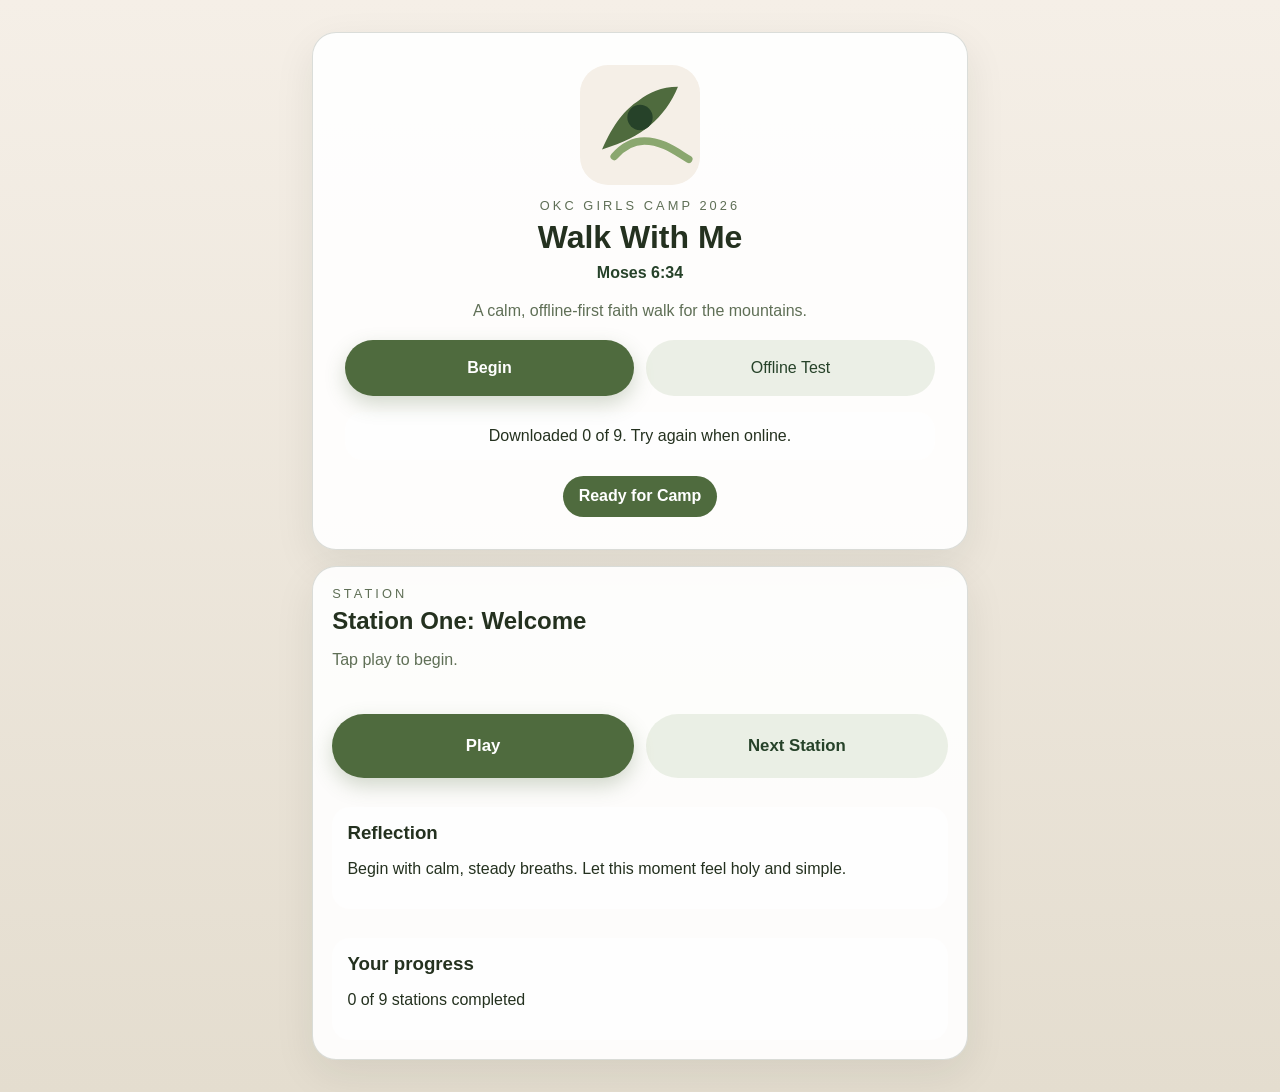
==== docs/index.html @ 6978c475 "Trial 1" ====
<!DOCTYPE html>
<html lang="en">
  <head>
    <meta charset="UTF-8" />
    <meta name="viewport" content="width=device-width, initial-scale=1.0, viewport-fit=cover" />
    <meta name="theme-color" content="#5f7c4c" />
    <meta name="apple-mobile-web-app-capable" content="yes" />
    <meta name="apple-mobile-web-app-status-bar-style" content="default" />
    <meta name="apple-mobile-web-app-title" content="Walk With Me" />
    <meta name="description" content="OKC Girls Camp 2026 faith walk audio experience" />
    <title>Walk With Me</title>
    <link rel="manifest" href="./manifest.json" />
    <link rel="stylesheet" href="./css/styles.css" />
    <link rel="icon" href="./icons/icon-192.svg" type="image/svg+xml" />
    <link rel="apple-touch-icon" href="./icons/icon-192.svg" />
  </head>
  <body>
    <main class="app-shell">
      <section class="hero card" aria-labelledby="home-title">
        <div class="logo-wrap" aria-hidden="true">
          <img src="./icons/icon-512.svg" alt="" class="logo" />
        </div>
        <p class="eyebrow">OKC Girls Camp 2026</p>
        <h1 id="home-title">Walk With Me</h1>
        <p class="scripture">Moses 6:34</p>
        <p class="hero-copy">A calm, offline-first faith walk for the mountains.</p>
        <div class="button-row">
          <button id="beginButton" class="button primary" type="button">Begin</button>
          <a href="./offline.html" class="button secondary">Offline Test</a>
        </div>
        <div id="downloadStatus" class="status-card" role="status" aria-live="polite">
          Preparing your camp experience...
        </div>
        <div id="readyBadge" class="ready-badge" hidden>Ready for Camp</div>
      </section>

      <section id="walkSection" class="card walk-card" hidden>
        <div class="walk-header">
          <p class="eyebrow">Station</p>
          <h2 id="stationTitle">Station 1</h2>
          <p id="stationStatus" class="station-status">Tap play to begin.</p>
        </div>

        <audio id="stationAudio" preload="auto" playsinline></audio>

        <div class="button-stack">
          <button id="playButton" class="button primary large" type="button">Play</button>
          <button id="nextButton" class="button secondary large" type="button">Next Station</button>
        </div>

        <div class="reflection-card">
          <h3>Reflection</h3>
          <p id="reflectionText">Take a breath and listen for peace.</p>
        </div>

        <div class="progress-card">
          <h3>Your progress</h3>
          <p id="progressText">0 of 9 stations completed</p>
          <ul id="completedList" class="completed-list"></ul>
        </div>
      </section>
    </main>

    <script src="./js/app.js"></script>
  </body>
</html>
---- docs/css/styles.css ----
:root {
  color-scheme: light;
  --bg: #f5efe7;
  --bg-accent: #e4ddcf;
  --panel: rgba(255, 255, 255, 0.9);
  --text: #24311f;
  --muted: #5f6f56;
  --primary: #4f6b3e;
  --primary-dark: #264229;
  --accent: #8aa76f;
  --border: rgba(36, 49, 31, 0.16);
  font-family: -apple-system, BlinkMacSystemFont, "Segoe UI", sans-serif;
}

* { box-sizing: border-box; }
body {
  margin: 0;
  background: linear-gradient(180deg, var(--bg) 0%, var(--bg-accent) 100%);
  color: var(--text);
  min-height: 100vh;
}

img { max-width: 100%; display: block; }
a { color: inherit; }
button, a.button { font: inherit; }

.app-shell {
  max-width: 720px;
  margin: 0 auto;
  padding: 1rem;
  display: grid;
  gap: 1rem;
}

.card {
  background: var(--panel);
  border: 1px solid var(--border);
  border-radius: 24px;
  box-shadow: 0 14px 40px rgba(31, 43, 27, 0.08);
  padding: 1.2rem;
}

.hero { text-align: center; }
.logo-wrap { display: flex; justify-content: center; margin-bottom: 0.8rem; }
.logo { width: 120px; height: 120px; border-radius: 28px; }
.eyebrow { text-transform: uppercase; letter-spacing: 0.24em; font-size: 0.8rem; color: var(--muted); margin: 0 0 0.4rem; }
h1, h2, h3 { margin: 0 0 0.5rem; }
h1 { font-size: 2rem; }
.scripture { font-weight: 700; color: var(--primary-dark); margin: 0.25rem 0 0; }
.hero-copy { color: var(--muted); line-height: 1.6; }
.button-row, .button-stack { display: grid; gap: 0.75rem; margin-top: 1rem; }
.button {
  display: inline-flex;
  justify-content: center;
  align-items: center;
  border: none;
  border-radius: 999px;
  padding: 1rem 1.25rem;
  text-decoration: none;
  font-weight: 700;
  min-height: 56px;
  cursor: pointer;
  transition: transform 0.2s ease, box-shadow 0.2s ease;
}
.button:active { transform: scale(0.98); }
.button.primary { background: var(--primary); color: white; box-shadow: 0 8px 20px rgba(79, 107, 62, 0.25); }
.button.secondary { background: rgba(138, 167, 111, 0.16); color: var(--primary-dark); }
.button.large { min-height: 64px; font-size: 1.05rem; }
.status-card, .reflection-card, .progress-card { background: rgba(255,255,255,0.72); border-radius: 18px; padding: 0.95rem; margin-top: 1rem; }
.ready-badge {
  display: inline-flex;
  margin-top: 1rem;
  padding: 0.7rem 1rem;
  border-radius: 999px;
  background: var(--primary);
  color: white;
  font-weight: 700;
}
.walk-card { display: grid; gap: 0.8rem; }
.station-status { color: var(--muted); }
.completed-list { list-style: none; padding: 0; margin: 0.4rem 0 0; display: grid; gap: 0.35rem; }
.completed-list li { background: rgba(138, 167, 111, 0.16); border-radius: 999px; padding: 0.45rem 0.7rem; color: var(--primary-dark); }

@media (min-width: 700px) {
  .app-shell { padding: 2rem; }
  .button-row { grid-template-columns: 1fr 1fr; }
  .button-stack { grid-template-columns: 1fr 1fr; }
  .hero { padding: 2rem; }
}
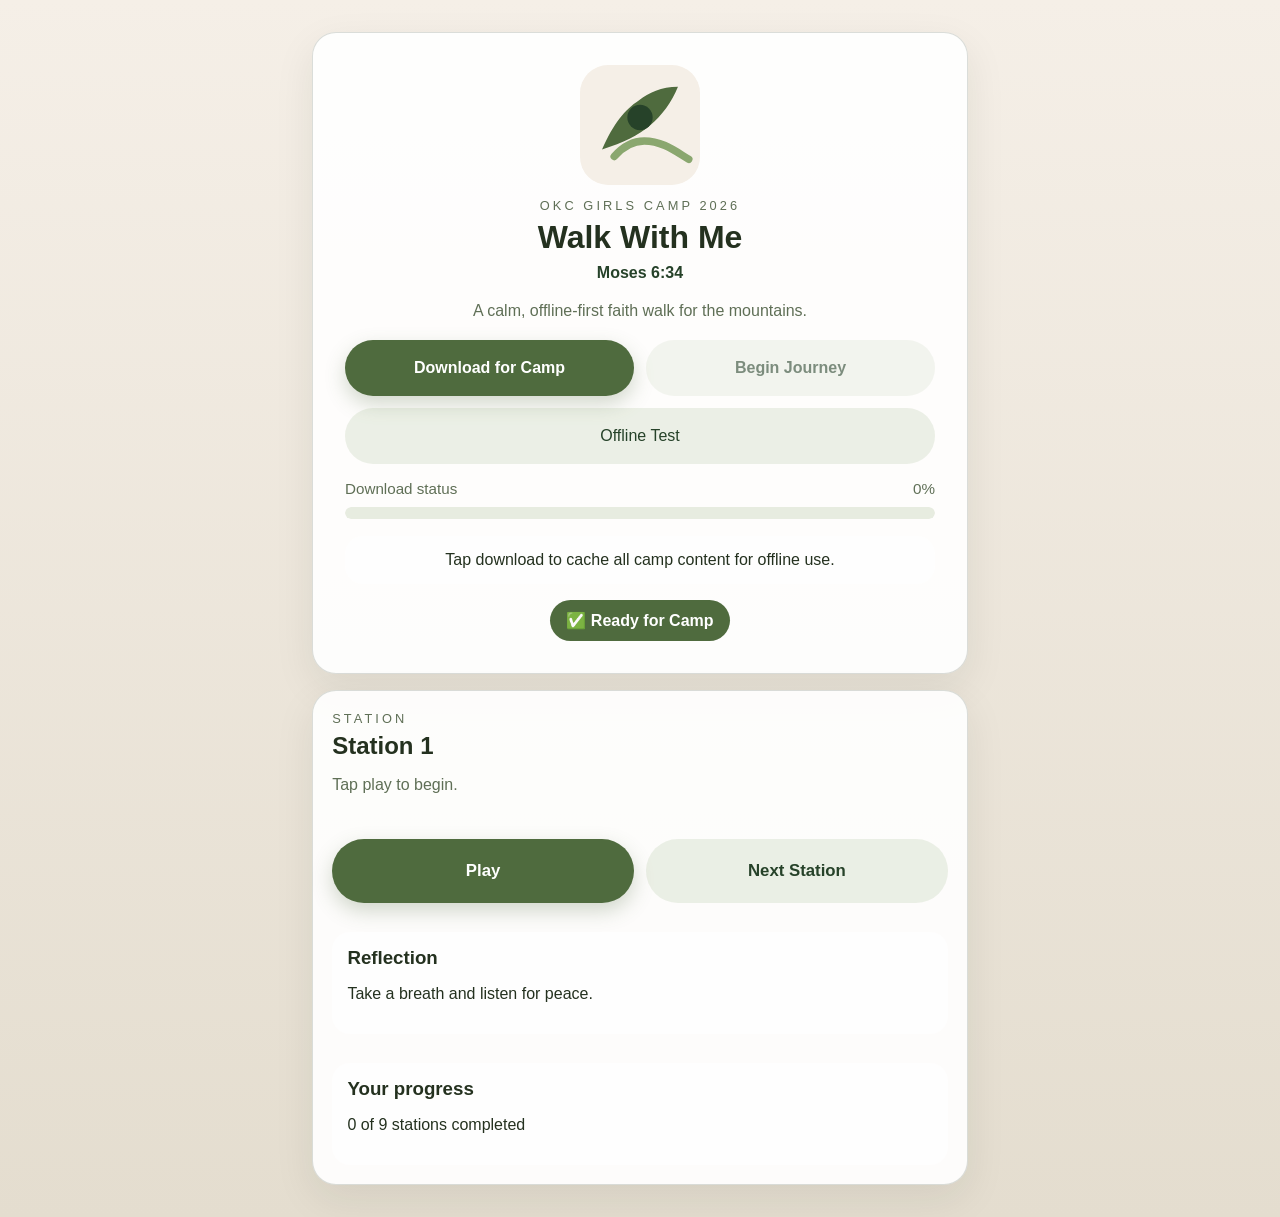
==== commit 6dca6964: "Trial 2" ====
--- a/docs/index.html
+++ b/docs/index.html
@@ -24,14 +24,25 @@
         <h1 id="home-title">Walk With Me</h1>
         <p class="scripture">Moses 6:34</p>
         <p class="hero-copy">A calm, offline-first faith walk for the mountains.</p>
+
         <div class="button-row">
-          <button id="beginButton" class="button primary" type="button">Begin</button>
-          <a href="./offline.html" class="button secondary">Offline Test</a>
+          <button id="downloadButton" class="button primary" type="button">Download for Camp</button>
+          <button id="beginJourneyButton" class="button secondary" type="button" disabled>Begin Journey</button>
         </div>
+        <a href="./offline.html" class="button secondary wide">Offline Test</a>
+
+        <div class="progress-shell" aria-live="polite">
+          <div class="progress-meta">
+            <span id="progressLabel">Download status</span>
+            <span id="progressValue">0%</span>
+          </div>
+          <progress id="downloadProgress" max="100" value="0"></progress>
+        </div>
+
         <div id="downloadStatus" class="status-card" role="status" aria-live="polite">
-          Preparing your camp experience...
+          Tap download to cache all camp content for offline use.
         </div>
-        <div id="readyBadge" class="ready-badge" hidden>Ready for Camp</div>
+        <div id="readyBadge" class="ready-badge" hidden>✅ Ready for Camp</div>
       </section>
 
       <section id="walkSection" class="card walk-card" hidden>
--- a/docs/css/styles.css
+++ b/docs/css/styles.css
@@ -63,10 +63,17 @@
   transition: transform 0.2s ease, box-shadow 0.2s ease;
 }
 .button:active { transform: scale(0.98); }
+.button:disabled { opacity: 0.6; cursor: not-allowed; }
 .button.primary { background: var(--primary); color: white; box-shadow: 0 8px 20px rgba(79, 107, 62, 0.25); }
 .button.secondary { background: rgba(138, 167, 111, 0.16); color: var(--primary-dark); }
 .button.large { min-height: 64px; font-size: 1.05rem; }
+.button.wide { width: 100%; margin-top: 0.75rem; }
 .status-card, .reflection-card, .progress-card { background: rgba(255,255,255,0.72); border-radius: 18px; padding: 0.95rem; margin-top: 1rem; }
+.progress-shell { margin-top: 1rem; }
+.progress-meta { display: flex; justify-content: space-between; color: var(--muted); font-size: 0.95rem; margin-bottom: 0.3rem; }
+progress { width: 100%; height: 12px; border-radius: 999px; overflow: hidden; }
+progress::-webkit-progress-bar { background: rgba(138, 167, 111, 0.2); border-radius: 999px; }
+progress::-webkit-progress-value { background: var(--primary); border-radius: 999px; }
 .ready-badge {
   display: inline-flex;
   margin-top: 1rem;
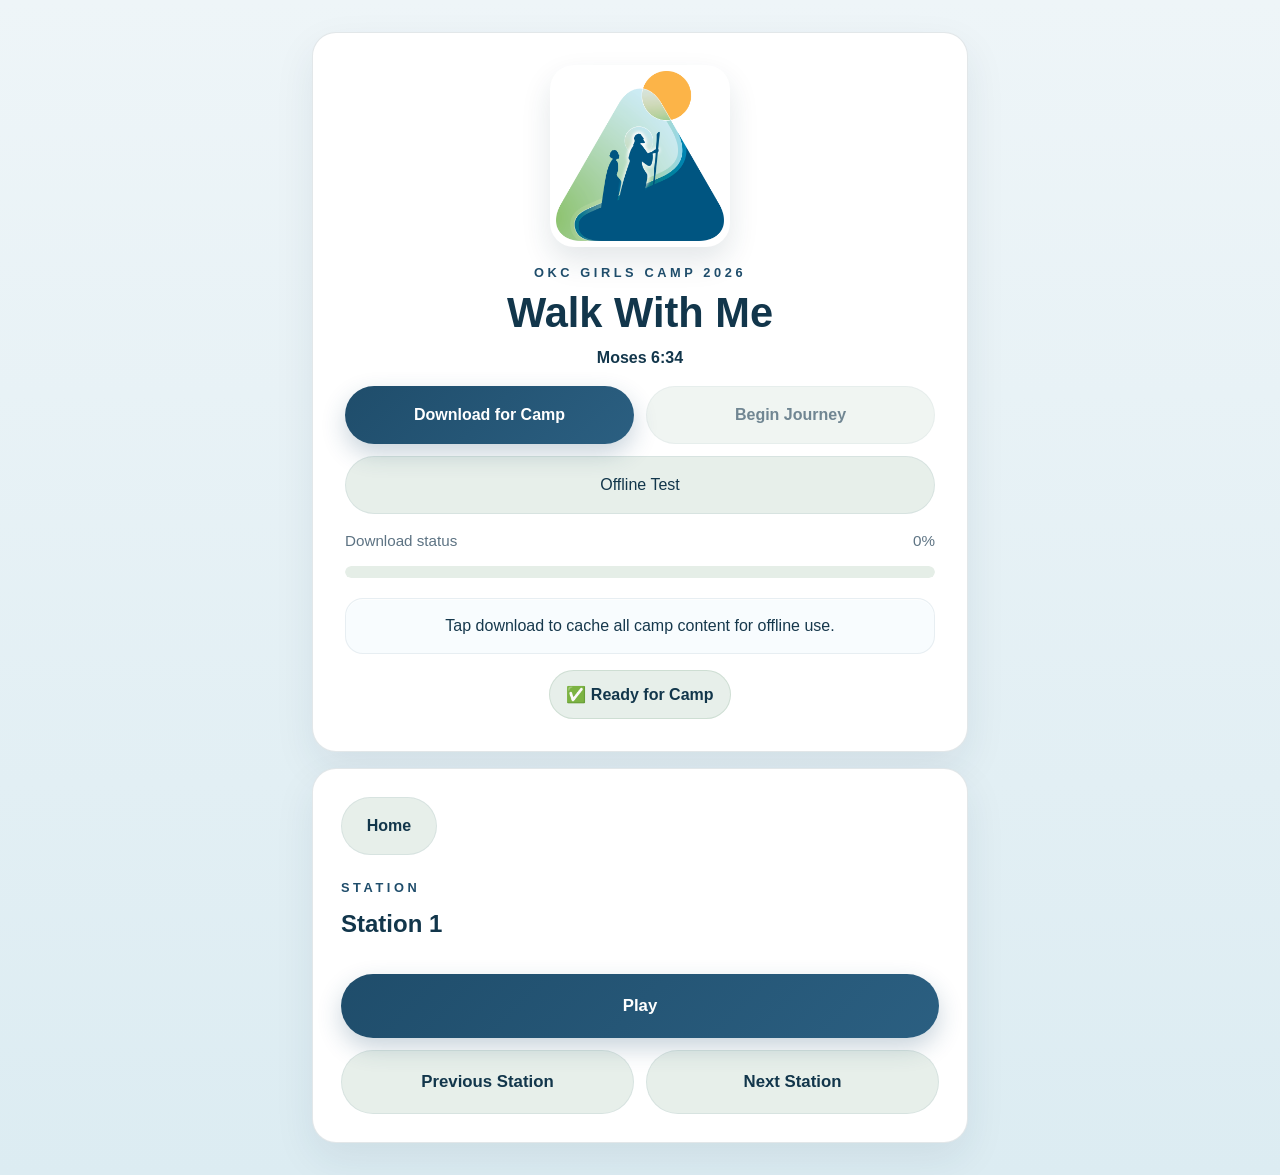
==== commit 18e50134: "Final with audio (minus track 2)" ====
--- a/docs/index.html
+++ b/docs/index.html
@@ -3,7 +3,7 @@
   <head>
     <meta charset="UTF-8" />
     <meta name="viewport" content="width=device-width, initial-scale=1.0, viewport-fit=cover" />
-    <meta name="theme-color" content="#5f7c4c" />
+    <meta name="theme-color" content="#1f4d6b" />
     <meta name="apple-mobile-web-app-capable" content="yes" />
     <meta name="apple-mobile-web-app-status-bar-style" content="default" />
     <meta name="apple-mobile-web-app-title" content="Walk With Me" />
@@ -16,14 +16,13 @@
   </head>
   <body>
     <main class="app-shell">
-      <section class="hero card" aria-labelledby="home-title">
+      <section id="homeSection" class="hero card" aria-labelledby="home-title">
         <div class="logo-wrap" aria-hidden="true">
-          <img src="./icons/icon-512.svg" alt="" class="logo" />
+          <img src="./assets/images/logo.png" alt="" class="logo" />
         </div>
         <p class="eyebrow">OKC Girls Camp 2026</p>
         <h1 id="home-title">Walk With Me</h1>
         <p class="scripture">Moses 6:34</p>
-        <p class="hero-copy">A calm, offline-first faith walk for the mountains.</p>
 
         <div class="button-row">
           <button id="downloadButton" class="button primary" type="button">Download for Camp</button>
@@ -46,28 +45,18 @@
       </section>
 
       <section id="walkSection" class="card walk-card" hidden>
+        <button id="homeButton" class="button secondary home-button" type="button">Home</button>
         <div class="walk-header">
           <p class="eyebrow">Station</p>
           <h2 id="stationTitle">Station 1</h2>
-          <p id="stationStatus" class="station-status">Tap play to begin.</p>
         </div>
 
         <audio id="stationAudio" preload="auto" playsinline></audio>
 
         <div class="button-stack">
           <button id="playButton" class="button primary large" type="button">Play</button>
+          <button id="previousButton" class="button secondary large" type="button" hidden>Previous Station</button>
           <button id="nextButton" class="button secondary large" type="button">Next Station</button>
-        </div>
-
-        <div class="reflection-card">
-          <h3>Reflection</h3>
-          <p id="reflectionText">Take a breath and listen for peace.</p>
-        </div>
-
-        <div class="progress-card">
-          <h3>Your progress</h3>
-          <p id="progressText">0 of 9 stations completed</p>
-          <ul id="completedList" class="completed-list"></ul>
         </div>
       </section>
     </main>
--- a/docs/css/styles.css
+++ b/docs/css/styles.css
@@ -1,15 +1,18 @@
 :root {
   color-scheme: light;
-  --bg: #f5efe7;
-  --bg-accent: #e4ddcf;
-  --panel: rgba(255, 255, 255, 0.9);
-  --text: #24311f;
-  --muted: #5f6f56;
-  --primary: #4f6b3e;
-  --primary-dark: #264229;
-  --accent: #8aa76f;
-  --border: rgba(36, 49, 31, 0.16);
-  font-family: -apple-system, BlinkMacSystemFont, "Segoe UI", sans-serif;
+  --bg: #eef5f8;
+  --bg-accent: #dcecf2;
+  --panel: #ffffff;
+  --panel-soft: #f8fcfe;
+  --text: #16384c;
+  --muted: #5d7383;
+  --primary: #1f4d6b;
+  --primary-dark: #12364b;
+  --accent: #7ca889;
+  --accent-soft: rgba(124, 168, 137, 0.18);
+  --highlight: #caa24a;
+  --border: rgba(22, 56, 76, 0.12);
+  font-family: "Inter", "Segoe UI", Roboto, "Helvetica Neue", Arial, sans-serif;
 }
 
 * { box-sizing: border-box; }
@@ -18,6 +21,7 @@
   background: linear-gradient(180deg, var(--bg) 0%, var(--bg-accent) 100%);
   color: var(--text);
   min-height: 100vh;
+  line-height: 1.5;
 }
 
 img { max-width: 100%; display: block; }
@@ -36,19 +40,66 @@
   background: var(--panel);
   border: 1px solid var(--border);
   border-radius: 24px;
-  box-shadow: 0 14px 40px rgba(31, 43, 27, 0.08);
+  box-shadow: 0 16px 40px rgba(22, 56, 76, 0.08);
   padding: 1.2rem;
 }
 
 .hero { text-align: center; }
-.logo-wrap { display: flex; justify-content: center; margin-bottom: 0.8rem; }
-.logo { width: 120px; height: 120px; border-radius: 28px; }
-.eyebrow { text-transform: uppercase; letter-spacing: 0.24em; font-size: 0.8rem; color: var(--muted); margin: 0 0 0.4rem; }
-h1, h2, h3 { margin: 0 0 0.5rem; }
-h1 { font-size: 2rem; }
-.scripture { font-weight: 700; color: var(--primary-dark); margin: 0.25rem 0 0; }
-.hero-copy { color: var(--muted); line-height: 1.6; }
+.logo-wrap {
+  display: flex;
+  justify-content: center;
+  margin-bottom: 1rem;
+}
+.logo {
+  width: min(180px, 60vw);
+  height: auto;
+  border-radius: 24px;
+  object-fit: contain;
+  padding: 0.35rem;
+  background: var(--panel);
+  box-shadow: 0 14px 30px rgba(22, 56, 76, 0.12);
+}
+.eyebrow {
+  text-transform: uppercase;
+  letter-spacing: 0.28em;
+  font-size: 0.8rem;
+  color: var(--primary);
+  font-weight: 700;
+  margin: 0 0 0.45rem;
+}
+h1, h2, h3 {
+  margin: 0 0 0.55rem;
+  line-height: 1.15;
+  color: var(--primary-dark);
+}
+h1 { font-size: clamp(1.9rem, 4.2vw, 2.6rem); font-weight: 800; }
+.scripture {
+  font-weight: 700;
+  color: var(--primary-dark);
+  margin: 0.25rem 0 0;
+}
+.hero-copy {
+  color: var(--muted);
+  line-height: 1.7;
+  max-width: 36rem;
+  margin: 0.6rem auto 0;
+}
 .button-row, .button-stack { display: grid; gap: 0.75rem; margin-top: 1rem; }
+.button-stack {
+  margin-top: 0.5rem;
+  grid-template-columns: repeat(2, minmax(0, 1fr));
+}
+.button-stack .button.primary {
+  grid-column: 1 / -1;
+}
+.button-stack .button.secondary {
+  width: 100%;
+}
+.home-button {
+  justify-self: start;
+  min-width: 96px;
+  padding-inline: 1rem;
+}
 .button {
   display: inline-flex;
   justify-content: center;
@@ -60,37 +111,98 @@
   font-weight: 700;
   min-height: 56px;
   cursor: pointer;
-  transition: transform 0.2s ease, box-shadow 0.2s ease;
+  transition: transform 0.2s ease, box-shadow 0.2s ease, background-color 0.2s ease;
 }
 .button:active { transform: scale(0.98); }
 .button:disabled { opacity: 0.6; cursor: not-allowed; }
-.button.primary { background: var(--primary); color: white; box-shadow: 0 8px 20px rgba(79, 107, 62, 0.25); }
-.button.secondary { background: rgba(138, 167, 111, 0.16); color: var(--primary-dark); }
+.button.primary {
+  background: linear-gradient(135deg, var(--primary), #2b5f81);
+  color: white;
+  box-shadow: 0 10px 24px rgba(31, 77, 107, 0.24);
+}
+.button.primary:hover,
+.button.primary:focus-visible {
+  background: linear-gradient(135deg, #183c57, var(--primary-dark));
+  box-shadow: 0 12px 28px rgba(18, 54, 75, 0.28);
+}
+.button.secondary {
+  background: var(--accent-soft);
+  color: var(--primary-dark);
+  border: 1px solid rgba(31, 77, 107, 0.08);
+}
+.button.secondary:hover,
+.button.secondary:focus-visible {
+  background: rgba(124, 168, 137, 0.25);
+}
 .button.large { min-height: 64px; font-size: 1.05rem; }
 .button.wide { width: 100%; margin-top: 0.75rem; }
-.status-card, .reflection-card, .progress-card { background: rgba(255,255,255,0.72); border-radius: 18px; padding: 0.95rem; margin-top: 1rem; }
+.status-card, .reflection-card, .progress-card {
+  background: var(--panel-soft);
+  border: 1px solid rgba(31, 77, 107, 0.08);
+  border-radius: 18px;
+  padding: 0.95rem;
+  margin-top: 1rem;
+  box-shadow: inset 0 1px 0 rgba(255, 255, 255, 0.7);
+}
 .progress-shell { margin-top: 1rem; }
-.progress-meta { display: flex; justify-content: space-between; color: var(--muted); font-size: 0.95rem; margin-bottom: 0.3rem; }
-progress { width: 100%; height: 12px; border-radius: 999px; overflow: hidden; }
-progress::-webkit-progress-bar { background: rgba(138, 167, 111, 0.2); border-radius: 999px; }
-progress::-webkit-progress-value { background: var(--primary); border-radius: 999px; }
+.progress-meta {
+  display: flex;
+  justify-content: space-between;
+  color: var(--muted);
+  font-size: 0.95rem;
+  margin-bottom: 0.35rem;
+}
+progress {
+  width: 100%;
+  height: 12px;
+  border-radius: 999px;
+  overflow: hidden;
+}
+progress::-webkit-progress-bar {
+  background: rgba(124, 168, 137, 0.2);
+  border-radius: 999px;
+}
+progress::-webkit-progress-value {
+  background: linear-gradient(90deg, var(--accent), #8fb298);
+  border-radius: 999px;
+}
 .ready-badge {
   display: inline-flex;
   margin-top: 1rem;
   padding: 0.7rem 1rem;
   border-radius: 999px;
-  background: var(--primary);
-  color: white;
-  font-weight: 700;
-}
-.walk-card { display: grid; gap: 0.8rem; }
-.station-status { color: var(--muted); }
-.completed-list { list-style: none; padding: 0; margin: 0.4rem 0 0; display: grid; gap: 0.35rem; }
-.completed-list li { background: rgba(138, 167, 111, 0.16); border-radius: 999px; padding: 0.45rem 0.7rem; color: var(--primary-dark); }
+  background: var(--accent-soft);
+  color: var(--primary-dark);
+  border: 1px solid rgba(124, 168, 137, 0.24);
+  font-weight: 700;
+}
+.walk-card {
+  display: grid;
+  gap: 1.2rem;
+  padding: 1.25rem;
+}
+.walk-header {
+  display: grid;
+  gap: 0.35rem;
+  margin-top: 0.25rem;
+}
+.completed-list {
+  list-style: none;
+  padding: 0;
+  margin: 0.45rem 0 0;
+  display: grid;
+  gap: 0.35rem;
+}
+.completed-list li {
+  background: rgba(124, 168, 137, 0.16);
+  border-radius: 999px;
+  padding: 0.45rem 0.7rem;
+  color: var(--primary-dark);
+}
 
 @media (min-width: 700px) {
   .app-shell { padding: 2rem; }
   .button-row { grid-template-columns: 1fr 1fr; }
-  .button-stack { grid-template-columns: 1fr 1fr; }
   .hero { padding: 2rem; }
-}
+  .walk-card { padding: 1.75rem; }
+}
